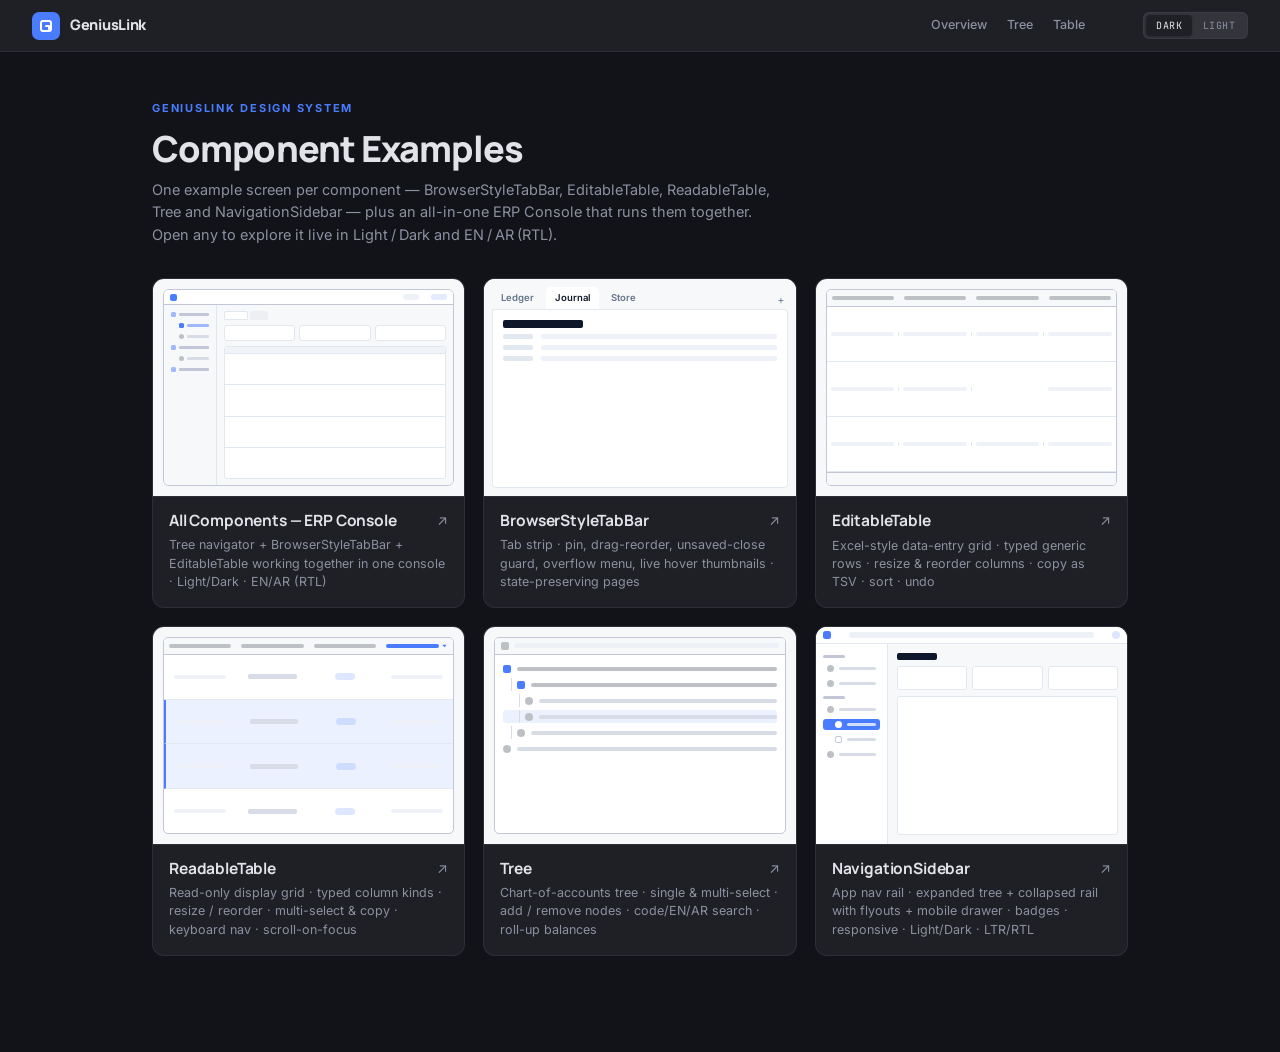
==== docs/index.html @ f140da7d "feat: update version to 2.3.0 and enhance navigation sidebar - Bump version in pubspec.lock and pubs" ====
<!DOCTYPE html>
<html lang="en" data-theme="dark">
<head>
<meta charset="UTF-8"/>
<meta name="viewport" content="width=device-width, initial-scale=1.0"/>
<title>GeniusLink Design System · Component Examples</title>
<link rel="preconnect" href="https://fonts.googleapis.com"/>
<link rel="preconnect" href="https://fonts.gstatic.com" crossorigin/>
<link href="https://fonts.googleapis.com/css2?family=Manrope:wght@500;600;700;800&family=Inter:wght@400;500;600;700&family=JetBrains+Mono:wght@400;500;700&display=swap" rel="stylesheet"/>
<style>
/* ── design tokens ── */
:root {
  --accent:#4A7CFF; --success:#1DB88A; --warning:#F97316; --danger:#EF4444;
  --bg:#111318; --surface:#1E2025; --input-bg:#33353A; --hover:#2F3540;
  --border:rgba(67,70,84,.4); --border-strong:#434654;
  --fg1:#E2E2E9; --fg2:#C3C6D7; --fg3:#8D90A0; --fg4:#44474E;
  --shadow-card:0 25px 50px -12px rgba(0,0,0,.38);
  --shadow-pop:0 12px 32px -8px rgba(0,0,0,.45);
  --font-d:'Manrope',system-ui,sans-serif;
  --font-b:'Inter',system-ui,sans-serif;
  --font-m:'JetBrains Mono',ui-monospace,monospace;
  --r-sm:4px; --r-md:6px; --r-lg:8px; --r-xl:12px;
  --dur:150ms; --dur-fast:100ms; --ease:cubic-bezier(.4,0,.2,1);
}
[data-theme="light"] {
  --bg:#F7F8FA; --surface:#FFFFFF; --input-bg:#F1F3F8; --hover:#EEF1F7;
  --border:#E2E8F0; --border-strong:#C2C6D6;
  --fg1:#0F172A; --fg2:#424754; --fg3:#64748B; --fg4:#C2C6D6;
  --shadow-card:0 1px 2px rgba(15,23,42,.05),0 8px 24px -8px rgba(15,23,42,.12);
}

*{box-sizing:border-box;margin:0;padding:0}
html{scroll-behavior:smooth}
body{
  background:var(--bg);
  color:var(--fg1);
  font-family:var(--font-b);
  font-size:14px;
  line-height:1.55;
  -webkit-font-smoothing:antialiased;
  min-height:100vh;
}

/* ── nav bar ── */
nav{
  position:sticky;top:0;z-index:100;
  display:flex;align-items:center;gap:14px;
  padding:0 32px;height:52px;
  background:var(--surface);
  border-bottom:1px solid var(--border);
}
.nav-logo{
  display:flex;align-items:center;gap:10px;
  text-decoration:none;color:inherit;flex-shrink:0;
}
.nav-mark{
  width:28px;height:28px;border-radius:7px;
  background:var(--accent);
  display:flex;align-items:center;justify-content:center;
}
.nav-mark svg{width:14px;height:14px;fill:none;stroke:#fff;stroke-width:2;stroke-linecap:round;stroke-linejoin:round}
.nav-brand{
  font-family:var(--font-d);font-weight:800;font-size:14.5px;
  letter-spacing:-.02em;color:var(--fg1);
}
.nav-links{
  display:flex;gap:20px;margin-left:auto;
  font-size:12.5px;color:var(--fg3);font-weight:500;
}
.nav-links a{color:inherit;text-decoration:none;transition:color var(--dur) var(--ease)}
.nav-links a:hover{color:var(--fg1)}
@media(max-width:620px){.nav-links{display:none}}
.nav-theme{
  display:flex;
  background:var(--input-bg);border:1px solid var(--border);
  border-radius:var(--r-md);padding:2px;gap:1px;margin-left:12px;
}
.nav-theme button{
  padding:4px 10px;border-radius:4px;
  font-family:var(--font-m);font-size:10px;letter-spacing:.04em;
  color:var(--fg3);background:transparent;border:none;cursor:pointer;
  transition:all var(--dur-fast) var(--ease);white-space:nowrap;
}
.nav-theme button.on{
  background:var(--surface);color:var(--fg1);
  box-shadow:0 1px 3px rgba(0,0,0,.25);
}

/* ── main ── */
main{max-width:1040px;margin:0 auto;padding:48px 32px 96px}

/* ── header ── */
.eyebrow{
  font-family:var(--font-b);font-weight:700;font-size:11px;
  letter-spacing:.16em;text-transform:uppercase;color:var(--accent);
}
h1{
  font-family:var(--font-d);font-weight:800;font-size:clamp(28px,5vw,36px);
  letter-spacing:-.025em;color:var(--fg1);
  margin-top:12px;line-height:1.1;
}
.lede{
  max-width:620px;font-size:14.5px;line-height:1.55;color:var(--fg3);margin-top:10px;
}

/* ── grid ── */
.grid{
  display:grid;
  grid-template-columns:repeat(3,1fr);
  gap:18px;margin-top:32px;
}
@media(max-width:760px){.grid{grid-template-columns:repeat(2,1fr)}}
@media(max-width:460px){.grid{grid-template-columns:1fr}}

/* ── card ── */
.card{
  display:flex;flex-direction:column;
  background:var(--surface);
  border:1px solid var(--border);
  border-radius:var(--r-xl);
  overflow:hidden;
  text-decoration:none;color:inherit;
  cursor:pointer;
  transition:transform var(--dur) var(--ease),
             border-color var(--dur) var(--ease),
             box-shadow var(--dur) var(--ease);
  aspect-ratio:.95;
}
.card:hover{transform:translateY(-3px);box-shadow:var(--shadow-card)}
.card.accent-blue:hover  {border-color:rgba(74,124,255,.5)}
.card.accent-green:hover {border-color:rgba(29,184,138,.5)}
.card.accent-orange:hover{border-color:rgba(249,115,22,.5)}

.card-thumb{flex:1;min-height:0;overflow:hidden}

.card-body{
  padding:14px 16px 16px;
  border-top:1px solid var(--border);
}
.card-head{display:flex;align-items:flex-start;gap:6px}
.card-title{
  flex:1;
  font-family:var(--font-d);font-weight:700;font-size:15.5px;
  letter-spacing:-.01em;color:var(--fg1);line-height:1.25;
}
.card-arrow{
  flex-shrink:0;margin-top:2px;
  color:var(--fg3);font-size:14px;line-height:1;
  transition:color var(--dur) var(--ease);
}
.card.accent-blue:hover  .card-arrow{color:#4A7CFF}
.card.accent-green:hover .card-arrow{color:#1DB88A}
.card.accent-orange:hover .card-arrow{color:#F97316}
.card-desc{
  margin-top:6px;font-size:12.5px;line-height:1.45;color:var(--fg3);
}

/* ══════════════════════════════════════════════════════════
   THUMBNAILS  — pure CSS, always in light-mode preview colors
   (faithful HTML recreation of Flutter thumbnail widgets)
   ══════════════════════════════════════════════════════════ */
.thumb{
  width:100%;height:100%;
  background:#F7F8FA;
  display:flex;flex-direction:column;
  overflow:hidden;
  font-size:0; /* suppress whitespace gaps */
}
.thumb *{box-sizing:border-box;font-size:0}

/* ── shared micro atoms ── */
.t-bar  {height:1px;background:#E2E8F0;flex-shrink:0}
.t-bar-s{height:1px;background:#C2C6D6;flex-shrink:0}
.t-row  {display:flex;align-items:center;flex-shrink:0}

/* ── ERP Console ── */
.thumb-erp{padding:10px}
.thumb-erp .t-card{
  flex:1;display:flex;flex-direction:column;
  background:#fff;border:1px solid #C2C6D6;border-radius:6px;overflow:hidden;
  min-height:0;
}
.thumb-erp .t-topbar{
  height:14px;background:#fff;
  display:flex;align-items:center;padding:0 6px;gap:4px;flex-shrink:0;
}
.thumb-erp .t-logo-dot{
  width:7px;height:7px;border-radius:2px;background:#4A7CFF;flex-shrink:0;
}
.thumb-erp .t-pill{
  height:6px;border-radius:3px;background:#EEF1F7;
}
.thumb-erp .t-pill-b{
  height:6px;border-radius:3px;background:rgba(74,124,255,.15);
}
.thumb-erp .t-body{flex:1;display:flex;min-height:0;overflow:hidden}
.thumb-erp .t-sidebar{
  width:52px;flex-shrink:0;background:#F7F8FA;padding:6px 7px;
  display:flex;flex-direction:column;gap:4px;overflow:hidden;
}
.thumb-erp .t-vbar{width:1px;background:#E2E8F0;flex-shrink:0}
.thumb-erp .t-workspace{
  flex:1;background:#F7F8FA;padding:6px 7px;
  display:flex;flex-direction:column;gap:5px;min-width:0;overflow:hidden;
}
.thumb-erp .t-tabs{display:flex;gap:2px;flex-shrink:0}
.thumb-erp .t-tab{
  height:9px;border-radius:2px 2px 0 0;
}
.thumb-erp .t-tab-a{width:24px;background:#fff;border:1px solid #E2E8F0}
.thumb-erp .t-tab-i{width:20px;background:#EDEFF3}
.thumb-erp .t-kpi{display:flex;gap:4px;flex-shrink:0}
.thumb-erp .t-kpi-c{
  flex:1;height:16px;background:#fff;
  border-radius:3px;border:1px solid #E2E8F0;
}
.thumb-erp .t-tbl{
  flex:1;background:#fff;border-radius:3px;border:1px solid #E2E8F0;
  display:flex;flex-direction:column;min-height:0;overflow:hidden;
}
.thumb-erp .t-tbl-head{
  height:7px;background:#F1F3F8;
  border-radius:3px 3px 0 0;border-bottom:1px solid #E2E8F0;
  flex-shrink:0;
}
.thumb-erp .t-tbl-row{flex:1;border-bottom:.5px solid #E2E8F0}

/* tree rows inside ERP sidebar */
.thumb-erp .tr{
  display:flex;align-items:center;gap:3px;flex-shrink:0;height:7px;
}
.thumb-erp .tr-dot{
  width:5px;height:5px;border-radius:1.5px;flex-shrink:0;
}
.thumb-erp .tr-dot-leaf{border-radius:2.5px}
.thumb-erp .tr-line{
  flex:1;height:3px;border-radius:1px;
}

/* ── BrowserStyleTabBar ── */
.thumb-tabs{}
.thumb-tabs .t-strip{
  background:#F7F8FA;padding:8px 8px 0;
  display:flex;align-items:flex-end;gap:3px;flex-shrink:0;
}
.thumb-tabs .t-tab{
  height:22px;padding:0 9px;
  display:flex;align-items:center;justify-content:center;
  border-radius:5px 5px 0 0;
  font-family:'Inter',sans-serif;font-size:9.5px;font-weight:600;
  color:#64748B;
}
.thumb-tabs .t-tab-a{background:#fff;font-size:9.5px;color:#0F172A}
.thumb-tabs .t-tab-i{background:transparent}
.thumb-tabs .t-plus{
  margin-left:auto;width:13px;height:13px;
  display:flex;align-items:center;justify-content:center;
  color:#64748B;font-size:12px;font-weight:300;padding-bottom:5px;
}
.thumb-tabs .t-panel{
  flex:1;background:#fff;margin:0 8px 8px;
  border-radius:0 4px 4px 4px;border:1px solid #E2E8F0;
  padding:10px;display:flex;flex-direction:column;gap:6px;overflow:hidden;
}
.thumb-tabs .t-panel-head{
  width:80px;height:8px;background:#0F172A;border-radius:2px;
}
.thumb-tabs .t-panel-row{
  display:flex;gap:8px;align-items:center;
}
.thumb-tabs .t-panel-row-key{
  width:30px;height:5px;background:#E2E8F0;border-radius:2px;flex-shrink:0;
}
.thumb-tabs .t-panel-row-val{
  flex:1;height:5px;background:#EEF1F7;border-radius:2px;
}

/* ── EditableTable ── */
.thumb-etable{padding:10px}
.thumb-etable .t-card{
  flex:1;display:flex;flex-direction:column;min-height:0;
  background:#fff;border:1px solid #C2C6D6;border-radius:5px;overflow:hidden;
}
.thumb-etable .t-head{
  height:16px;background:#F7F8FA;
  display:flex;align-items:center;gap:0;flex-shrink:0;
}
.thumb-etable .t-hcol{
  flex:1;display:flex;align-items:center;padding:0 5px;
}
.thumb-etable .t-hbar{
  flex:1;height:4px;background:#BDC1C6;border-radius:2px;
}
.thumb-etable .t-body{flex:1;display:flex;flex-direction:column;min-height:0}
.thumb-etable .t-row{flex:1;display:flex;border-bottom:.5px solid #E2E8F0}
.thumb-etable .t-cell{
  flex:1;border-right:.5px solid #E2E8F0;
  display:flex;align-items:center;justify-content:center;padding:0 4px;
}
.thumb-etable .t-cell:last-child{border-right:none}
.thumb-etable .t-cell-val{height:4px;width:100%;background:#EEF1F7;border-radius:2px}
.thumb-etable .t-cell-sel{
  background:rgba(74,124,255,.11);
  outline:1.5px solid #4A7CFF;outline-offset:-1.5px;
}
.thumb-etable .t-footer{
  height:13px;background:#F7F8FA;
  border-top:1.5px solid #C2C6D6;flex-shrink:0;
}

/* ── ReadableTable ── */
.thumb-rtable{padding:10px}
.thumb-rtable .t-card{
  flex:1;display:flex;flex-direction:column;min-height:0;
  background:#fff;border:1px solid #C2C6D6;border-radius:5px;overflow:hidden;
}
.thumb-rtable .t-head{
  height:16px;background:#F7F8FA;
  display:flex;align-items:center;flex-shrink:0;
}
.thumb-rtable .t-hcol{
  flex:1;display:flex;align-items:center;padding:0 5px;gap:2px;
}
.thumb-rtable .t-hbar{flex:1;height:4px;border-radius:2px}
.thumb-rtable .t-hbar-dim{background:#BDC1C6}
.thumb-rtable .t-hbar-accent{background:#4A7CFF}
.thumb-rtable .t-sort{
  width:7px;height:7px;color:#4A7CFF;
  background:url("data:image/svg+xml,%3Csvg viewBox='0 0 8 8' xmlns='http://www.w3.org/2000/svg'%3E%3Cpath d='M4 6L1.5 3h5z' fill='%234A7CFF'/%3E%3C/svg%3E") center/contain no-repeat;
}
.thumb-rtable .t-body{flex:1;display:flex;flex-direction:column;min-height:0}
.thumb-rtable .t-row{
  flex:1;display:flex;align-items:center;
  border-bottom:.5px solid #E2E8F0;
}
.thumb-rtable .t-row-sel{
  background:rgba(74,124,255,.11);
  border-left:2px solid #4A7CFF;
}
.thumb-rtable .t-cell{
  flex:1;display:flex;align-items:center;justify-content:center;padding:0 4px;
}
.thumb-rtable .t-cbar{height:4px;width:80%;border-radius:2px;background:#EEF1F7}
.thumb-rtable .t-cbar2{height:5px;width:75%;border-radius:2px;background:#D7DCE6}
.thumb-rtable .t-pill{
  width:20px;height:7px;border-radius:99px;
  background:rgba(74,124,255,.18);
}

/* ── Tree ── */
.thumb-tree{padding:10px}
.thumb-tree .t-card{
  flex:1;display:flex;flex-direction:column;min-height:0;
  background:#fff;border:1px solid #C2C6D6;border-radius:5px;overflow:hidden;
}
.thumb-tree .t-toolbar{
  height:16px;background:#F7F8FA;
  display:flex;align-items:center;gap:5px;
  padding:0 6px;flex-shrink:0;
}
.thumb-tree .t-tb-icon{
  width:8px;height:8px;background:#BDC1C6;border-radius:2px;flex-shrink:0;
}
.thumb-tree .t-search{
  flex:1;height:5px;background:#EEF1F7;border-radius:3px;
}
.thumb-tree .t-body{
  flex:1;padding:6px 8px;
  display:flex;flex-direction:column;gap:0;overflow:hidden;
}
.thumb-tree .t-tr{
  display:flex;align-items:center;
  height:13px;margin:1.5px 0;border-radius:3px;
  flex-shrink:0;
}
.thumb-tree .t-tr-sel{background:rgba(74,124,255,.11)}
.thumb-tree .t-guide{
  width:1px;height:13px;background:#D7DCE6;flex-shrink:0;margin-right:5px;
}
.thumb-tree .t-dot{
  width:8px;height:8px;border-radius:2px;flex-shrink:0;
}
.thumb-tree .t-dot-leaf{border-radius:4px}
.thumb-tree .t-dot-blue{background:#4A7CFF}
.thumb-tree .t-dot-gray{background:#BDC1C6}
.thumb-tree .t-label{
  flex:1;height:4px;border-radius:2px;margin-left:6px;
}
.thumb-tree .t-label-dark{background:#BDC1C6}
.thumb-tree .t-label-light{background:#D7DCE6}

/* ── NavigationSidebar ── */
.thumb-nav .t-appbar{
  height:16px;background:#fff;
  display:flex;align-items:center;gap:6px;
  padding:0 7px;flex-shrink:0;
}
.thumb-nav .t-nav-logo{
  width:8px;height:8px;background:#4A7CFF;border-radius:2.5px;flex-shrink:0;
}
.thumb-nav .t-search{
  flex:1;height:6px;background:#EEF1F7;border-radius:3px;
}
.thumb-nav .t-avatar{
  width:8px;height:8px;background:rgba(74,124,255,.18);border-radius:50%;flex-shrink:0;
}
.thumb-nav .t-content{flex:1;display:flex;min-height:0;overflow:hidden}
.thumb-nav .t-sidebar{
  width:72px;flex-shrink:0;background:#fff;
  padding:8px 7px;border-right:1px solid #E2E8F0;
  display:flex;flex-direction:column;gap:0;overflow:hidden;
}
.thumb-nav .t-eyebrow{
  width:22px;height:3px;background:#C2C6D6;border-radius:1.5px;
  margin:3px 0 5px;flex-shrink:0;
}
.thumb-nav .t-nrow{
  height:11px;border-radius:3px;
  display:flex;align-items:center;
  padding:0 4px;gap:5px;margin-bottom:4px;flex-shrink:0;
}
.thumb-nav .t-nrow-sel{background:#4A7CFF}
.thumb-nav .t-nicon{
  width:7px;height:7px;border-radius:3.5px;flex-shrink:0;background:#BDC1C6;
}
.thumb-nav .t-nicon-sel{background:#fff}
.thumb-nav .t-nicon-box{
  background:transparent;
  border:1px solid #C2C6D6;border-radius:2px;
}
.thumb-nav .t-ntext{
  flex:1;height:3px;border-radius:1.5px;background:#D7DCE6;
}
.thumb-nav .t-ntext-sel{background:#fff;opacity:.75}
.thumb-nav .t-page{
  flex:1;background:#F7F8FA;padding:9px;
  display:flex;flex-direction:column;gap:6px;overflow:hidden;
}
.thumb-nav .t-page-title{
  width:40px;height:7px;background:#0F172A;border-radius:2px;flex-shrink:0;
}
.thumb-nav .t-kpi{display:flex;gap:5px;flex-shrink:0}
.thumb-nav .t-kpi-c{
  flex:1;height:24px;background:#fff;
  border-radius:3px;border:1px solid #E2E8F0;
}
.thumb-nav .t-content-box{
  flex:1;background:#fff;border-radius:3px;border:1px solid #E2E8F0;min-height:0;
}
</style>
</head>
<body>

<!-- ══════════ NAV ══════════ -->
<nav>
  <a class="nav-logo" href="index.html">
    <div class="nav-mark">
      <!-- G lettermark as simple SVG lines -->
      <svg viewBox="0 0 14 14">
        <rect x="2" y="2" width="10" height="10" rx="2" fill="none" stroke="#fff" stroke-width="2"/>
        <path d="M7 7h3v3" fill="none" stroke="#fff" stroke-width="2" stroke-linecap="round"/>
      </svg>
    </div>
    <span class="nav-brand">GeniusLink</span>
  </a>

  <nav class="nav-links">
    <a href="showcase.html">Overview</a>
    <a href="components-tree.html">Tree</a>
    <a href="components-table.html">Table</a>
  </nav>

  <div class="nav-theme" role="group" aria-label="Theme">
    <button id="btn-dark"  class="on" onclick="setTheme('dark')">DARK</button>
    <button id="btn-light"           onclick="setTheme('light')">LIGHT</button>
  </div>
</nav>

<!-- ══════════ MAIN ══════════ -->
<main>

  <!-- header -->
  <p class="eyebrow">GeniusLink Design System</p>
  <h1>Component Examples</h1>
  <p class="lede">
    One example screen per component — BrowserStyleTabBar, EditableTable,
    ReadableTable, Tree and NavigationSidebar — plus an all-in-one ERP Console
    that runs them together. Open any to explore it live in Light&thinsp;/&thinsp;Dark and EN&thinsp;/&thinsp;AR&thinsp;(RTL).
  </p>

  <!-- grid -->
  <div class="grid">

    <!-- ① ERP Console -->
    <a class="card accent-blue" href="showcase.html">
      <div class="card-thumb">
        <div class="thumb thumb-erp">
          <div class="t-card">
            <!-- top bar -->
            <div class="t-topbar">
              <div class="t-logo-dot"></div>
              <div style="flex:1"></div>
              <div class="t-pill" style="width:16px"></div>
              <div style="width:4px"></div>
              <div class="t-pill-b" style="width:16px"></div>
            </div>
            <div class="t-bar-s"></div>
            <!-- body -->
            <div class="t-body">
              <!-- sidebar -->
              <div class="t-sidebar">
                <div class="tr"><div class="tr-dot" style="background:#4A7CFF80"></div><div class="tr-line" style="background:#C2C6D6"></div></div>
                <div class="tr" style="padding-left:8px"><div class="tr-dot" style="background:#4A7CFF"></div><div class="tr-line" style="background:#4A7CFF80"></div></div>
                <div class="tr" style="padding-left:8px"><div class="tr-dot tr-dot-leaf" style="background:#BDC1C6"></div><div class="tr-line" style="background:#D7DCE6"></div></div>
                <div class="tr"><div class="tr-dot" style="background:#4A7CFF80"></div><div class="tr-line" style="background:#C2C6D6"></div></div>
                <div class="tr" style="padding-left:8px"><div class="tr-dot tr-dot-leaf" style="background:#BDC1C6"></div><div class="tr-line" style="background:#D7DCE6"></div></div>
                <div class="tr"><div class="tr-dot" style="background:#4A7CFF80"></div><div class="tr-line" style="background:#C2C6D6"></div></div>
              </div>
              <div class="t-vbar"></div>
              <!-- workspace -->
              <div class="t-workspace">
                <div class="t-tabs">
                  <div class="t-tab t-tab-a"></div>
                  <div class="t-tab t-tab-i" style="width:18px"></div>
                  <div class="t-plus">+</div>
                </div>
                <div class="t-kpi">
                  <div class="t-kpi-c"></div>
                  <div class="t-kpi-c"></div>
                  <div class="t-kpi-c"></div>
                </div>
                <div class="t-tbl">
                  <div class="t-tbl-head"></div>
                  <div class="t-tbl-row"></div>
                  <div class="t-tbl-row"></div>
                  <div class="t-tbl-row"></div>
                  <div class="t-tbl-row" style="border-bottom:none"></div>
                </div>
              </div>
            </div>
          </div>
        </div>
      </div>
      <div class="card-body">
        <div class="card-head">
          <span class="card-title">All Components — ERP Console</span>
          <span class="card-arrow">↗</span>
        </div>
        <p class="card-desc">Tree navigator + BrowserStyleTabBar + EditableTable working together in one console · Light/Dark · EN/AR (RTL)</p>
      </div>
    </a>

    <!-- ② BrowserStyleTabBar -->
    <a class="card accent-blue" href="showcase.html">
      <div class="card-thumb">
        <div class="thumb thumb-tabs">
          <!-- tab strip -->
          <div class="t-strip">
            <div class="t-tab t-tab-i">Ledger</div>
            <div class="t-tab t-tab-a">Journal</div>
            <div class="t-tab t-tab-i">Store</div>
            <div class="t-plus">+</div>
          </div>
          <!-- panel -->
          <div class="t-panel">
            <div class="t-panel-head"></div>
            <div class="t-panel-row"><div class="t-panel-row-key"></div><div class="t-panel-row-val"></div></div>
            <div class="t-panel-row"><div class="t-panel-row-key"></div><div class="t-panel-row-val"></div></div>
            <div class="t-panel-row"><div class="t-panel-row-key"></div><div class="t-panel-row-val"></div></div>
          </div>
        </div>
      </div>
      <div class="card-body">
        <div class="card-head">
          <span class="card-title">BrowserStyleTabBar</span>
          <span class="card-arrow">↗</span>
        </div>
        <p class="card-desc">Tab strip · pin, drag-reorder, unsaved-close guard, overflow menu, live hover thumbnails · state-preserving pages</p>
      </div>
    </a>

    <!-- ③ EditableTable -->
    <a class="card accent-green" href="components-table.html">
      <div class="card-thumb">
        <div class="thumb thumb-etable">
          <div class="t-card">
            <div class="t-head">
              <div class="t-hcol"><div class="t-hbar"></div></div>
              <div class="t-hcol"><div class="t-hbar"></div></div>
              <div class="t-hcol"><div class="t-hbar"></div></div>
              <div class="t-hcol"><div class="t-hbar"></div></div>
            </div>
            <div class="t-bar-s"></div>
            <div class="t-body">
              <!-- row 0 -->
              <div class="t-row">
                <div class="t-cell"><div class="t-cell-val"></div></div>
                <div class="t-cell"><div class="t-cell-val"></div></div>
                <div class="t-cell"><div class="t-cell-val"></div></div>
                <div class="t-cell"><div class="t-cell-val"></div></div>
              </div>
              <!-- row 1 — cell [1][2] selected -->
              <div class="t-row">
                <div class="t-cell"><div class="t-cell-val"></div></div>
                <div class="t-cell"><div class="t-cell-val"></div></div>
                <div class="t-cell t-cell-sel"></div>
                <div class="t-cell"><div class="t-cell-val"></div></div>
              </div>
              <!-- row 2 -->
              <div class="t-row">
                <div class="t-cell"><div class="t-cell-val"></div></div>
                <div class="t-cell"><div class="t-cell-val"></div></div>
                <div class="t-cell"><div class="t-cell-val"></div></div>
                <div class="t-cell"><div class="t-cell-val"></div></div>
              </div>
            </div>
            <div class="t-footer"></div>
          </div>
        </div>
      </div>
      <div class="card-body">
        <div class="card-head">
          <span class="card-title">EditableTable</span>
          <span class="card-arrow">↗</span>
        </div>
        <p class="card-desc">Excel-style data-entry grid · typed generic rows · resize &amp; reorder columns · copy as TSV · sort · undo</p>
      </div>
    </a>

    <!-- ④ ReadableTable -->
    <a class="card accent-blue" href="components-table.html">
      <div class="card-thumb">
        <div class="thumb thumb-rtable">
          <div class="t-card">
            <div class="t-head">
              <div class="t-hcol"><div class="t-hbar t-hbar-dim"></div></div>
              <div class="t-hcol"><div class="t-hbar t-hbar-dim"></div></div>
              <div class="t-hcol"><div class="t-hbar t-hbar-dim"></div></div>
              <div class="t-hcol"><div class="t-hbar t-hbar-accent"></div><div class="t-sort"></div></div>
            </div>
            <div class="t-bar-s"></div>
            <div class="t-body">
              <!-- row 0 plain -->
              <div class="t-row">
                <div class="t-cell"><div class="t-cbar"></div></div>
                <div class="t-cell"><div class="t-cbar2"></div></div>
                <div class="t-cell"><div class="t-pill"></div></div>
                <div class="t-cell"><div class="t-cbar"></div></div>
              </div>
              <!-- rows 1–2 selected -->
              <div class="t-row t-row-sel">
                <div class="t-cell"><div class="t-cbar"></div></div>
                <div class="t-cell"><div class="t-cbar2"></div></div>
                <div class="t-cell"><div class="t-pill"></div></div>
                <div class="t-cell"><div class="t-cbar"></div></div>
              </div>
              <div class="t-row t-row-sel">
                <div class="t-cell"><div class="t-cbar"></div></div>
                <div class="t-cell"><div class="t-cbar2"></div></div>
                <div class="t-cell"><div class="t-pill"></div></div>
                <div class="t-cell"><div class="t-cbar"></div></div>
              </div>
              <!-- row 3 plain -->
              <div class="t-row" style="border-bottom:none">
                <div class="t-cell"><div class="t-cbar"></div></div>
                <div class="t-cell"><div class="t-cbar2"></div></div>
                <div class="t-cell"><div class="t-pill"></div></div>
                <div class="t-cell"><div class="t-cbar"></div></div>
              </div>
            </div>
          </div>
        </div>
      </div>
      <div class="card-body">
        <div class="card-head">
          <span class="card-title">ReadableTable</span>
          <span class="card-arrow">↗</span>
        </div>
        <p class="card-desc">Read-only display grid · typed column kinds · resize / reorder · multi-select &amp; copy · keyboard nav · scroll-on-focus</p>
      </div>
    </a>

    <!-- ⑤ Tree -->
    <a class="card accent-blue" href="components-tree.html">
      <div class="card-thumb">
        <div class="thumb thumb-tree">
          <div class="t-card">
            <div class="t-toolbar">
              <div class="t-tb-icon"></div>
              <div class="t-search"></div>
            </div>
            <div class="t-bar-s"></div>
            <div class="t-body">
              <!-- depth 0 folder -->
              <div class="t-tr">
                <div class="t-dot t-dot-blue"></div>
                <div class="t-label t-label-dark"></div>
              </div>
              <!-- depth 1 folder -->
              <div class="t-tr" style="padding-left:8px">
                <div class="t-guide"></div>
                <div class="t-dot t-dot-blue"></div>
                <div class="t-label t-label-dark"></div>
              </div>
              <!-- depth 2 leaf -->
              <div class="t-tr" style="padding-left:16px">
                <div class="t-guide"></div>
                <div class="t-dot t-dot-leaf t-dot-gray"></div>
                <div class="t-label t-label-light"></div>
              </div>
              <!-- depth 2 leaf SELECTED -->
              <div class="t-tr t-tr-sel" style="padding-left:16px">
                <div class="t-guide"></div>
                <div class="t-dot t-dot-leaf t-dot-gray"></div>
                <div class="t-label t-label-light"></div>
              </div>
              <!-- depth 1 leaf -->
              <div class="t-tr" style="padding-left:8px">
                <div class="t-guide"></div>
                <div class="t-dot t-dot-leaf t-dot-gray"></div>
                <div class="t-label t-label-light"></div>
              </div>
              <!-- depth 0 leaf -->
              <div class="t-tr">
                <div class="t-dot t-dot-leaf t-dot-gray"></div>
                <div class="t-label t-label-light"></div>
              </div>
            </div>
          </div>
        </div>
      </div>
      <div class="card-body">
        <div class="card-head">
          <span class="card-title">Tree</span>
          <span class="card-arrow">↗</span>
        </div>
        <p class="card-desc">Chart-of-accounts tree · single &amp; multi-select · add / remove nodes · code/EN/AR search · roll-up balances</p>
      </div>
    </a>

    <!-- ⑥ NavigationSidebar -->
    <a class="card accent-blue" href="showcase.html">
      <div class="card-thumb">
        <div class="thumb thumb-nav">
          <!-- app bar -->
          <div class="t-appbar">
            <div class="t-nav-logo"></div>
            <div style="width:6px"></div>
            <div class="t-search"></div>
            <div style="width:6px"></div>
            <div class="t-avatar"></div>
          </div>
          <div class="t-bar"></div>
          <!-- content -->
          <div class="t-content">
            <!-- sidebar -->
            <div class="t-sidebar">
              <div class="t-eyebrow"></div>
              <div class="t-nrow"><div class="t-nicon"></div><div class="t-ntext"></div></div>
              <div class="t-nrow"><div class="t-nicon"></div><div class="t-ntext"></div></div>
              <div class="t-eyebrow"></div>
              <div class="t-nrow"><div class="t-nicon"></div><div class="t-ntext"></div></div>
              <!-- selected row -->
              <div class="t-nrow t-nrow-sel" style="padding-left:12px">
                <div class="t-nicon t-nicon-sel"></div>
                <div class="t-ntext t-ntext-sel"></div>
              </div>
              <!-- box icon row -->
              <div class="t-nrow" style="padding-left:12px">
                <div class="t-nicon t-nicon-box"></div>
                <div class="t-ntext"></div>
              </div>
              <div class="t-nrow"><div class="t-nicon"></div><div class="t-ntext"></div></div>
            </div>
            <!-- page -->
            <div class="t-page">
              <div class="t-page-title"></div>
              <div class="t-kpi">
                <div class="t-kpi-c"></div>
                <div class="t-kpi-c"></div>
                <div class="t-kpi-c"></div>
              </div>
              <div class="t-content-box"></div>
            </div>
          </div>
        </div>
      </div>
      <div class="card-body">
        <div class="card-head">
          <span class="card-title">NavigationSidebar</span>
          <span class="card-arrow">↗</span>
        </div>
        <p class="card-desc">App nav rail · expanded tree + collapsed rail with flyouts + mobile drawer · badges · responsive · Light/Dark · LTR/RTL</p>
      </div>
    </a>

  </div><!-- /grid -->
</main>

<script>
function setTheme(t) {
  document.documentElement.dataset.theme = t;
  document.getElementById('btn-dark').className  = t === 'dark'  ? 'on' : '';
  document.getElementById('btn-light').className = t === 'light' ? 'on' : '';
}
// persist across page loads
(function(){
  var saved = localStorage.getItem('gl-theme') || 'dark';
  setTheme(saved);
  document.addEventListener('click', function(e){
    var b = e.target.closest('[id^="btn-"]');
    if(b) {
      var t = b.id === 'btn-light' ? 'light' : 'dark';
      setTheme(t);
      localStorage.setItem('gl-theme', t);
    }
  });
})();
</script>
</body>
</html>
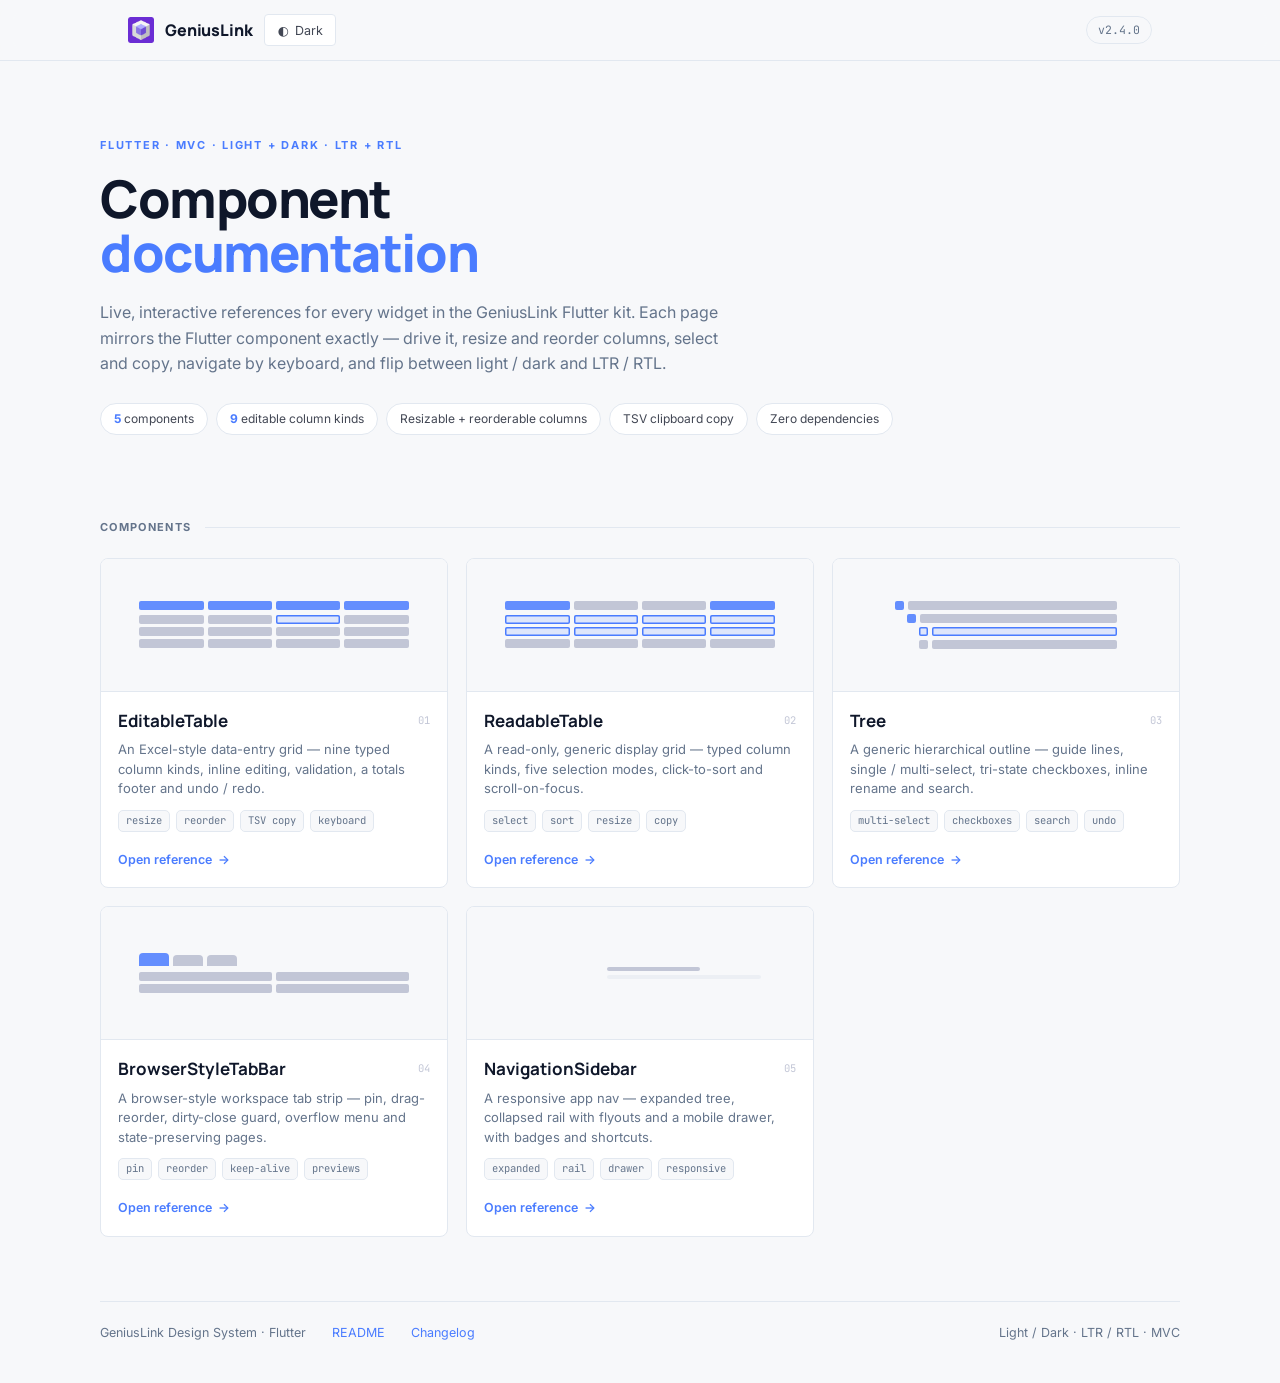
==== commit 60f5b570: "feat: add generic editable table component - Introduced `EditableTable<T>` for a strongly-typed, Exc" ====
--- a/docs/index.html
+++ b/docs/index.html
@@ -1,821 +1,306 @@
 <!DOCTYPE html>
-<html lang="en" data-theme="dark">
+<html lang="en">
 <head>
-<meta charset="UTF-8"/>
-<meta name="viewport" content="width=device-width, initial-scale=1.0"/>
-<title>GeniusLink Design System · Component Examples</title>
-<link rel="preconnect" href="https://fonts.googleapis.com"/>
-<link rel="preconnect" href="https://fonts.gstatic.com" crossorigin/>
-<link href="https://fonts.googleapis.com/css2?family=Manrope:wght@500;600;700;800&family=Inter:wght@400;500;600;700&family=JetBrains+Mono:wght@400;500;700&display=swap" rel="stylesheet"/>
+<meta charset="UTF-8" />
+<title>GeniusLink Design System — Components</title>
+<meta name="viewport" content="width=device-width, initial-scale=1" />
+<link rel="stylesheet" href="tokens.css" />
 <style>
-/* ── design tokens ── */
-:root {
-  --accent:#4A7CFF; --success:#1DB88A; --warning:#F97316; --danger:#EF4444;
-  --bg:#111318; --surface:#1E2025; --input-bg:#33353A; --hover:#2F3540;
-  --border:rgba(67,70,84,.4); --border-strong:#434654;
-  --fg1:#E2E2E9; --fg2:#C3C6D7; --fg3:#8D90A0; --fg4:#44474E;
-  --shadow-card:0 25px 50px -12px rgba(0,0,0,.38);
-  --shadow-pop:0 12px 32px -8px rgba(0,0,0,.45);
-  --font-d:'Manrope',system-ui,sans-serif;
-  --font-b:'Inter',system-ui,sans-serif;
-  --font-m:'JetBrains Mono',ui-monospace,monospace;
-  --r-sm:4px; --r-md:6px; --r-lg:8px; --r-xl:12px;
-  --dur:150ms; --dur-fast:100ms; --ease:cubic-bezier(.4,0,.2,1);
-}
-[data-theme="light"] {
-  --bg:#F7F8FA; --surface:#FFFFFF; --input-bg:#F1F3F8; --hover:#EEF1F7;
-  --border:#E2E8F0; --border-strong:#C2C6D6;
-  --fg1:#0F172A; --fg2:#424754; --fg3:#64748B; --fg4:#C2C6D6;
-  --shadow-card:0 1px 2px rgba(15,23,42,.05),0 8px 24px -8px rgba(15,23,42,.12);
-}
-
-*{box-sizing:border-box;margin:0;padding:0}
-html{scroll-behavior:smooth}
-body{
-  background:var(--bg);
-  color:var(--fg1);
-  font-family:var(--font-b);
-  font-size:14px;
-  line-height:1.55;
-  -webkit-font-smoothing:antialiased;
-  min-height:100vh;
-}
-
-/* ── nav bar ── */
-nav{
-  position:sticky;top:0;z-index:100;
-  display:flex;align-items:center;gap:14px;
-  padding:0 32px;height:52px;
-  background:var(--surface);
-  border-bottom:1px solid var(--border);
-}
-.nav-logo{
-  display:flex;align-items:center;gap:10px;
-  text-decoration:none;color:inherit;flex-shrink:0;
-}
-.nav-mark{
-  width:28px;height:28px;border-radius:7px;
-  background:var(--accent);
-  display:flex;align-items:center;justify-content:center;
-}
-.nav-mark svg{width:14px;height:14px;fill:none;stroke:#fff;stroke-width:2;stroke-linecap:round;stroke-linejoin:round}
-.nav-brand{
-  font-family:var(--font-d);font-weight:800;font-size:14.5px;
-  letter-spacing:-.02em;color:var(--fg1);
-}
-.nav-links{
-  display:flex;gap:20px;margin-left:auto;
-  font-size:12.5px;color:var(--fg3);font-weight:500;
-}
-.nav-links a{color:inherit;text-decoration:none;transition:color var(--dur) var(--ease)}
-.nav-links a:hover{color:var(--fg1)}
-@media(max-width:620px){.nav-links{display:none}}
-.nav-theme{
-  display:flex;
-  background:var(--input-bg);border:1px solid var(--border);
-  border-radius:var(--r-md);padding:2px;gap:1px;margin-left:12px;
-}
-.nav-theme button{
-  padding:4px 10px;border-radius:4px;
-  font-family:var(--font-m);font-size:10px;letter-spacing:.04em;
-  color:var(--fg3);background:transparent;border:none;cursor:pointer;
-  transition:all var(--dur-fast) var(--ease);white-space:nowrap;
-}
-.nav-theme button.on{
-  background:var(--surface);color:var(--fg1);
-  box-shadow:0 1px 3px rgba(0,0,0,.25);
-}
-
-/* ── main ── */
-main{max-width:1040px;margin:0 auto;padding:48px 32px 96px}
-
-/* ── header ── */
-.eyebrow{
-  font-family:var(--font-b);font-weight:700;font-size:11px;
-  letter-spacing:.16em;text-transform:uppercase;color:var(--accent);
-}
-h1{
-  font-family:var(--font-d);font-weight:800;font-size:clamp(28px,5vw,36px);
-  letter-spacing:-.025em;color:var(--fg1);
-  margin-top:12px;line-height:1.1;
-}
-.lede{
-  max-width:620px;font-size:14.5px;line-height:1.55;color:var(--fg3);margin-top:10px;
-}
-
-/* ── grid ── */
-.grid{
-  display:grid;
-  grid-template-columns:repeat(3,1fr);
-  gap:18px;margin-top:32px;
-}
-@media(max-width:760px){.grid{grid-template-columns:repeat(2,1fr)}}
-@media(max-width:460px){.grid{grid-template-columns:1fr}}
-
-/* ── card ── */
-.card{
-  display:flex;flex-direction:column;
-  background:var(--surface);
-  border:1px solid var(--border);
-  border-radius:var(--r-xl);
-  overflow:hidden;
-  text-decoration:none;color:inherit;
-  cursor:pointer;
-  transition:transform var(--dur) var(--ease),
-             border-color var(--dur) var(--ease),
-             box-shadow var(--dur) var(--ease);
-  aspect-ratio:.95;
-}
-.card:hover{transform:translateY(-3px);box-shadow:var(--shadow-card)}
-.card.accent-blue:hover  {border-color:rgba(74,124,255,.5)}
-.card.accent-green:hover {border-color:rgba(29,184,138,.5)}
-.card.accent-orange:hover{border-color:rgba(249,115,22,.5)}
-
-.card-thumb{flex:1;min-height:0;overflow:hidden}
-
-.card-body{
-  padding:14px 16px 16px;
-  border-top:1px solid var(--border);
-}
-.card-head{display:flex;align-items:flex-start;gap:6px}
-.card-title{
-  flex:1;
-  font-family:var(--font-d);font-weight:700;font-size:15.5px;
-  letter-spacing:-.01em;color:var(--fg1);line-height:1.25;
-}
-.card-arrow{
-  flex-shrink:0;margin-top:2px;
-  color:var(--fg3);font-size:14px;line-height:1;
-  transition:color var(--dur) var(--ease);
-}
-.card.accent-blue:hover  .card-arrow{color:#4A7CFF}
-.card.accent-green:hover .card-arrow{color:#1DB88A}
-.card.accent-orange:hover .card-arrow{color:#F97316}
-.card-desc{
-  margin-top:6px;font-size:12.5px;line-height:1.45;color:var(--fg3);
-}
-
-/* ══════════════════════════════════════════════════════════
-   THUMBNAILS  — pure CSS, always in light-mode preview colors
-   (faithful HTML recreation of Flutter thumbnail widgets)
-   ══════════════════════════════════════════════════════════ */
-.thumb{
-  width:100%;height:100%;
-  background:#F7F8FA;
-  display:flex;flex-direction:column;
-  overflow:hidden;
-  font-size:0; /* suppress whitespace gaps */
-}
-.thumb *{box-sizing:border-box;font-size:0}
-
-/* ── shared micro atoms ── */
-.t-bar  {height:1px;background:#E2E8F0;flex-shrink:0}
-.t-bar-s{height:1px;background:#C2C6D6;flex-shrink:0}
-.t-row  {display:flex;align-items:center;flex-shrink:0}
-
-/* ── ERP Console ── */
-.thumb-erp{padding:10px}
-.thumb-erp .t-card{
-  flex:1;display:flex;flex-direction:column;
-  background:#fff;border:1px solid #C2C6D6;border-radius:6px;overflow:hidden;
-  min-height:0;
-}
-.thumb-erp .t-topbar{
-  height:14px;background:#fff;
-  display:flex;align-items:center;padding:0 6px;gap:4px;flex-shrink:0;
-}
-.thumb-erp .t-logo-dot{
-  width:7px;height:7px;border-radius:2px;background:#4A7CFF;flex-shrink:0;
-}
-.thumb-erp .t-pill{
-  height:6px;border-radius:3px;background:#EEF1F7;
-}
-.thumb-erp .t-pill-b{
-  height:6px;border-radius:3px;background:rgba(74,124,255,.15);
-}
-.thumb-erp .t-body{flex:1;display:flex;min-height:0;overflow:hidden}
-.thumb-erp .t-sidebar{
-  width:52px;flex-shrink:0;background:#F7F8FA;padding:6px 7px;
-  display:flex;flex-direction:column;gap:4px;overflow:hidden;
-}
-.thumb-erp .t-vbar{width:1px;background:#E2E8F0;flex-shrink:0}
-.thumb-erp .t-workspace{
-  flex:1;background:#F7F8FA;padding:6px 7px;
-  display:flex;flex-direction:column;gap:5px;min-width:0;overflow:hidden;
-}
-.thumb-erp .t-tabs{display:flex;gap:2px;flex-shrink:0}
-.thumb-erp .t-tab{
-  height:9px;border-radius:2px 2px 0 0;
-}
-.thumb-erp .t-tab-a{width:24px;background:#fff;border:1px solid #E2E8F0}
-.thumb-erp .t-tab-i{width:20px;background:#EDEFF3}
-.thumb-erp .t-kpi{display:flex;gap:4px;flex-shrink:0}
-.thumb-erp .t-kpi-c{
-  flex:1;height:16px;background:#fff;
-  border-radius:3px;border:1px solid #E2E8F0;
-}
-.thumb-erp .t-tbl{
-  flex:1;background:#fff;border-radius:3px;border:1px solid #E2E8F0;
-  display:flex;flex-direction:column;min-height:0;overflow:hidden;
-}
-.thumb-erp .t-tbl-head{
-  height:7px;background:#F1F3F8;
-  border-radius:3px 3px 0 0;border-bottom:1px solid #E2E8F0;
-  flex-shrink:0;
-}
-.thumb-erp .t-tbl-row{flex:1;border-bottom:.5px solid #E2E8F0}
-
-/* tree rows inside ERP sidebar */
-.thumb-erp .tr{
-  display:flex;align-items:center;gap:3px;flex-shrink:0;height:7px;
-}
-.thumb-erp .tr-dot{
-  width:5px;height:5px;border-radius:1.5px;flex-shrink:0;
-}
-.thumb-erp .tr-dot-leaf{border-radius:2.5px}
-.thumb-erp .tr-line{
-  flex:1;height:3px;border-radius:1px;
-}
-
-/* ── BrowserStyleTabBar ── */
-.thumb-tabs{}
-.thumb-tabs .t-strip{
-  background:#F7F8FA;padding:8px 8px 0;
-  display:flex;align-items:flex-end;gap:3px;flex-shrink:0;
-}
-.thumb-tabs .t-tab{
-  height:22px;padding:0 9px;
-  display:flex;align-items:center;justify-content:center;
-  border-radius:5px 5px 0 0;
-  font-family:'Inter',sans-serif;font-size:9.5px;font-weight:600;
-  color:#64748B;
-}
-.thumb-tabs .t-tab-a{background:#fff;font-size:9.5px;color:#0F172A}
-.thumb-tabs .t-tab-i{background:transparent}
-.thumb-tabs .t-plus{
-  margin-left:auto;width:13px;height:13px;
-  display:flex;align-items:center;justify-content:center;
-  color:#64748B;font-size:12px;font-weight:300;padding-bottom:5px;
-}
-.thumb-tabs .t-panel{
-  flex:1;background:#fff;margin:0 8px 8px;
-  border-radius:0 4px 4px 4px;border:1px solid #E2E8F0;
-  padding:10px;display:flex;flex-direction:column;gap:6px;overflow:hidden;
-}
-.thumb-tabs .t-panel-head{
-  width:80px;height:8px;background:#0F172A;border-radius:2px;
-}
-.thumb-tabs .t-panel-row{
-  display:flex;gap:8px;align-items:center;
-}
-.thumb-tabs .t-panel-row-key{
-  width:30px;height:5px;background:#E2E8F0;border-radius:2px;flex-shrink:0;
-}
-.thumb-tabs .t-panel-row-val{
-  flex:1;height:5px;background:#EEF1F7;border-radius:2px;
-}
-
-/* ── EditableTable ── */
-.thumb-etable{padding:10px}
-.thumb-etable .t-card{
-  flex:1;display:flex;flex-direction:column;min-height:0;
-  background:#fff;border:1px solid #C2C6D6;border-radius:5px;overflow:hidden;
-}
-.thumb-etable .t-head{
-  height:16px;background:#F7F8FA;
-  display:flex;align-items:center;gap:0;flex-shrink:0;
-}
-.thumb-etable .t-hcol{
-  flex:1;display:flex;align-items:center;padding:0 5px;
-}
-.thumb-etable .t-hbar{
-  flex:1;height:4px;background:#BDC1C6;border-radius:2px;
-}
-.thumb-etable .t-body{flex:1;display:flex;flex-direction:column;min-height:0}
-.thumb-etable .t-row{flex:1;display:flex;border-bottom:.5px solid #E2E8F0}
-.thumb-etable .t-cell{
-  flex:1;border-right:.5px solid #E2E8F0;
-  display:flex;align-items:center;justify-content:center;padding:0 4px;
-}
-.thumb-etable .t-cell:last-child{border-right:none}
-.thumb-etable .t-cell-val{height:4px;width:100%;background:#EEF1F7;border-radius:2px}
-.thumb-etable .t-cell-sel{
-  background:rgba(74,124,255,.11);
-  outline:1.5px solid #4A7CFF;outline-offset:-1.5px;
-}
-.thumb-etable .t-footer{
-  height:13px;background:#F7F8FA;
-  border-top:1.5px solid #C2C6D6;flex-shrink:0;
-}
-
-/* ── ReadableTable ── */
-.thumb-rtable{padding:10px}
-.thumb-rtable .t-card{
-  flex:1;display:flex;flex-direction:column;min-height:0;
-  background:#fff;border:1px solid #C2C6D6;border-radius:5px;overflow:hidden;
-}
-.thumb-rtable .t-head{
-  height:16px;background:#F7F8FA;
-  display:flex;align-items:center;flex-shrink:0;
-}
-.thumb-rtable .t-hcol{
-  flex:1;display:flex;align-items:center;padding:0 5px;gap:2px;
-}
-.thumb-rtable .t-hbar{flex:1;height:4px;border-radius:2px}
-.thumb-rtable .t-hbar-dim{background:#BDC1C6}
-.thumb-rtable .t-hbar-accent{background:#4A7CFF}
-.thumb-rtable .t-sort{
-  width:7px;height:7px;color:#4A7CFF;
-  background:url("data:image/svg+xml,%3Csvg viewBox='0 0 8 8' xmlns='http://www.w3.org/2000/svg'%3E%3Cpath d='M4 6L1.5 3h5z' fill='%234A7CFF'/%3E%3C/svg%3E") center/contain no-repeat;
-}
-.thumb-rtable .t-body{flex:1;display:flex;flex-direction:column;min-height:0}
-.thumb-rtable .t-row{
-  flex:1;display:flex;align-items:center;
-  border-bottom:.5px solid #E2E8F0;
-}
-.thumb-rtable .t-row-sel{
-  background:rgba(74,124,255,.11);
-  border-left:2px solid #4A7CFF;
-}
-.thumb-rtable .t-cell{
-  flex:1;display:flex;align-items:center;justify-content:center;padding:0 4px;
-}
-.thumb-rtable .t-cbar{height:4px;width:80%;border-radius:2px;background:#EEF1F7}
-.thumb-rtable .t-cbar2{height:5px;width:75%;border-radius:2px;background:#D7DCE6}
-.thumb-rtable .t-pill{
-  width:20px;height:7px;border-radius:99px;
-  background:rgba(74,124,255,.18);
-}
-
-/* ── Tree ── */
-.thumb-tree{padding:10px}
-.thumb-tree .t-card{
-  flex:1;display:flex;flex-direction:column;min-height:0;
-  background:#fff;border:1px solid #C2C6D6;border-radius:5px;overflow:hidden;
-}
-.thumb-tree .t-toolbar{
-  height:16px;background:#F7F8FA;
-  display:flex;align-items:center;gap:5px;
-  padding:0 6px;flex-shrink:0;
-}
-.thumb-tree .t-tb-icon{
-  width:8px;height:8px;background:#BDC1C6;border-radius:2px;flex-shrink:0;
-}
-.thumb-tree .t-search{
-  flex:1;height:5px;background:#EEF1F7;border-radius:3px;
-}
-.thumb-tree .t-body{
-  flex:1;padding:6px 8px;
-  display:flex;flex-direction:column;gap:0;overflow:hidden;
-}
-.thumb-tree .t-tr{
-  display:flex;align-items:center;
-  height:13px;margin:1.5px 0;border-radius:3px;
-  flex-shrink:0;
-}
-.thumb-tree .t-tr-sel{background:rgba(74,124,255,.11)}
-.thumb-tree .t-guide{
-  width:1px;height:13px;background:#D7DCE6;flex-shrink:0;margin-right:5px;
-}
-.thumb-tree .t-dot{
-  width:8px;height:8px;border-radius:2px;flex-shrink:0;
-}
-.thumb-tree .t-dot-leaf{border-radius:4px}
-.thumb-tree .t-dot-blue{background:#4A7CFF}
-.thumb-tree .t-dot-gray{background:#BDC1C6}
-.thumb-tree .t-label{
-  flex:1;height:4px;border-radius:2px;margin-left:6px;
-}
-.thumb-tree .t-label-dark{background:#BDC1C6}
-.thumb-tree .t-label-light{background:#D7DCE6}
-
-/* ── NavigationSidebar ── */
-.thumb-nav .t-appbar{
-  height:16px;background:#fff;
-  display:flex;align-items:center;gap:6px;
-  padding:0 7px;flex-shrink:0;
-}
-.thumb-nav .t-nav-logo{
-  width:8px;height:8px;background:#4A7CFF;border-radius:2.5px;flex-shrink:0;
-}
-.thumb-nav .t-search{
-  flex:1;height:6px;background:#EEF1F7;border-radius:3px;
-}
-.thumb-nav .t-avatar{
-  width:8px;height:8px;background:rgba(74,124,255,.18);border-radius:50%;flex-shrink:0;
-}
-.thumb-nav .t-content{flex:1;display:flex;min-height:0;overflow:hidden}
-.thumb-nav .t-sidebar{
-  width:72px;flex-shrink:0;background:#fff;
-  padding:8px 7px;border-right:1px solid #E2E8F0;
-  display:flex;flex-direction:column;gap:0;overflow:hidden;
-}
-.thumb-nav .t-eyebrow{
-  width:22px;height:3px;background:#C2C6D6;border-radius:1.5px;
-  margin:3px 0 5px;flex-shrink:0;
-}
-.thumb-nav .t-nrow{
-  height:11px;border-radius:3px;
-  display:flex;align-items:center;
-  padding:0 4px;gap:5px;margin-bottom:4px;flex-shrink:0;
-}
-.thumb-nav .t-nrow-sel{background:#4A7CFF}
-.thumb-nav .t-nicon{
-  width:7px;height:7px;border-radius:3.5px;flex-shrink:0;background:#BDC1C6;
-}
-.thumb-nav .t-nicon-sel{background:#fff}
-.thumb-nav .t-nicon-box{
-  background:transparent;
-  border:1px solid #C2C6D6;border-radius:2px;
-}
-.thumb-nav .t-ntext{
-  flex:1;height:3px;border-radius:1.5px;background:#D7DCE6;
-}
-.thumb-nav .t-ntext-sel{background:#fff;opacity:.75}
-.thumb-nav .t-page{
-  flex:1;background:#F7F8FA;padding:9px;
-  display:flex;flex-direction:column;gap:6px;overflow:hidden;
-}
-.thumb-nav .t-page-title{
-  width:40px;height:7px;background:#0F172A;border-radius:2px;flex-shrink:0;
-}
-.thumb-nav .t-kpi{display:flex;gap:5px;flex-shrink:0}
-.thumb-nav .t-kpi-c{
-  flex:1;height:24px;background:#fff;
-  border-radius:3px;border:1px solid #E2E8F0;
-}
-.thumb-nav .t-content-box{
-  flex:1;background:#fff;border-radius:3px;border:1px solid #E2E8F0;min-height:0;
-}
+  html, body { margin: 0; padding: 0; }
+  body {
+    font-family: var(--gl-font-body);
+    background: var(--gl-bg);
+    color: var(--gl-fg-1);
+    -webkit-font-smoothing: antialiased;
+  }
+  ::-webkit-scrollbar { width: 10px; height: 10px; }
+  ::-webkit-scrollbar-thumb { background: var(--gl-border-strong); border-radius: 5px; }
+  a { color: inherit; text-decoration: none; }
+
+  .wrap { max-width: 1080px; margin: 0 auto; padding: 0 28px; }
+
+  /* top bar */
+  .bar {
+    position: sticky; top: 0; z-index: 100;
+    display: flex; align-items: center; gap: 12px;
+    height: 60px;
+    background: color-mix(in srgb, var(--gl-bg) 86%, transparent);
+    backdrop-filter: saturate(140%) blur(10px);
+    border-bottom: 1px solid var(--gl-border);
+  }
+  .bar .wrap { display: flex; align-items: center; gap: 12px; width: 100%; box-sizing: border-box; }
+  .brand { display: flex; align-items: center; gap: 11px; }
+  .brand img { width: 26px; height: 26px; object-fit: contain; }
+  .brand b { font-family: var(--gl-font-display); font-weight: 800; font-size: 16px; letter-spacing: -0.01em; }
+  .ver {
+    margin-inline-start: auto;
+    font-family: var(--gl-font-mono); font-size: 11.5px;
+    color: var(--gl-fg-3);
+    border: 1px solid var(--gl-border); border-radius: 999px;
+    padding: 4px 11px;
+  }
+  .theme-btn {
+    display: inline-flex; align-items: center; gap: 7px;
+    height: 32px; padding: 0 12px;
+    background: var(--gl-surface); border: 1px solid var(--gl-border);
+    border-radius: var(--gl-radius-sm);
+    color: var(--gl-fg-2); font-size: 12.5px; font-family: var(--gl-font-body);
+    cursor: pointer;
+  }
+  .theme-btn:hover { border-color: var(--gl-border-strong); color: var(--gl-fg-1); }
+
+  /* hero */
+  .hero { padding: 76px 0 38px; }
+  .eyebrow {
+    font-size: 11px; font-weight: 700; letter-spacing: 0.16em; text-transform: uppercase;
+    color: var(--gl-blue-500); margin-bottom: 18px;
+  }
+  .hero h1 {
+    font-family: var(--gl-font-display); font-weight: 800;
+    font-size: clamp(34px, 6vw, 52px); line-height: 1.04; letter-spacing: -0.028em;
+    margin: 0 0 20px;
+  }
+  .hero h1 .g { color: var(--gl-blue-500); }
+  .hero p {
+    max-width: 620px; font-size: 16px; line-height: 1.62; color: var(--gl-fg-3); margin: 0;
+    text-wrap: pretty;
+  }
+  .meta { display: flex; flex-wrap: wrap; gap: 8px; margin-top: 26px; }
+  .chip {
+    font-size: 12px; color: var(--gl-fg-2);
+    background: var(--gl-surface); border: 1px solid var(--gl-border);
+    border-radius: 999px; padding: 6px 13px;
+  }
+  .chip b { color: var(--gl-blue-500); font-weight: 700; }
+
+  /* section label */
+  .sec-label {
+    display: flex; align-items: center; gap: 14px;
+    margin: 46px 0 22px;
+    font-size: 11px; font-weight: 700; letter-spacing: 0.12em; text-transform: uppercase;
+    color: var(--gl-fg-3);
+  }
+  .sec-label::after { content: ""; flex: 1; height: 1px; background: var(--gl-border); }
+
+  /* component grid */
+  .grid {
+    display: grid; grid-template-columns: repeat(auto-fill, minmax(330px, 1fr));
+    gap: 18px;
+  }
+  .card {
+    display: flex; flex-direction: column;
+    background: var(--gl-surface); border: 1px solid var(--gl-border);
+    border-radius: var(--gl-radius-lg); overflow: hidden;
+    transition: transform var(--gl-dur-base) var(--gl-ease-standard),
+                border-color var(--gl-dur-base) var(--gl-ease-standard),
+                box-shadow var(--gl-dur-base) var(--gl-ease-standard);
+  }
+  .card:hover {
+    transform: translateY(-3px);
+    border-color: color-mix(in srgb, var(--gl-blue-500) 50%, var(--gl-border));
+    box-shadow: var(--gl-shadow);
+  }
+  .thumb {
+    height: 132px; border-bottom: 1px solid var(--gl-border);
+    background: var(--gl-bg); position: relative; overflow: hidden;
+    display: flex; align-items: center; justify-content: center;
+  }
+  .card-body { padding: 16px 17px 18px; display: flex; flex-direction: column; gap: 7px; flex: 1; }
+  .card-head { display: flex; align-items: center; gap: 9px; }
+  .card-head h3 { font-family: var(--gl-font-display); font-weight: 700; font-size: 17px; margin: 0; }
+  .card-head .num {
+    font-family: var(--gl-font-mono); font-size: 10.5px; color: var(--gl-fg-4);
+    margin-inline-start: auto;
+  }
+  .card p { margin: 0; font-size: 13px; line-height: 1.5; color: var(--gl-fg-3); }
+  .tags { display: flex; flex-wrap: wrap; gap: 6px; margin-top: 4px; }
+  .tag {
+    font-family: var(--gl-font-mono); font-size: 10.5px; color: var(--gl-fg-3);
+    background: var(--gl-bg); border: 1px solid var(--gl-border); border-radius: 5px;
+    padding: 2px 7px;
+  }
+  .go {
+    margin-top: auto; padding-top: 12px;
+    display: inline-flex; align-items: center; gap: 6px;
+    font-size: 12.5px; font-weight: 600; color: var(--gl-blue-500);
+  }
+  .card:hover .go .arr { transform: translateX(3px); }
+  .go .arr { transition: transform var(--gl-dur-base) var(--gl-ease-standard); }
+
+  /* mini thumbnail primitives (flat, token-coloured) */
+  .mini { width: 78%; }
+  .mrow { display: flex; gap: 4px; }
+  .mcell { height: 9px; border-radius: 2px; background: var(--gl-border-strong); flex: 1; }
+  .mcell.h { background: var(--gl-blue-500); opacity: .85; }
+  .mcell.sel { box-shadow: inset 0 0 0 1.5px var(--gl-blue-500); background: color-mix(in srgb, var(--gl-blue-500) 14%, transparent); }
+
+  footer {
+    margin: 64px 0 40px; padding-top: 22px;
+    border-top: 1px solid var(--gl-border);
+    display: flex; flex-wrap: wrap; gap: 14px 26px; align-items: center;
+    font-size: 12.5px; color: var(--gl-fg-3);
+  }
+  footer a { color: var(--gl-blue-500); }
+  footer .sp { margin-inline-start: auto; }
+
+  @media (max-width: 560px) { .hero { padding: 48px 0 28px; } }
 </style>
 </head>
-<body>
-
-<!-- ══════════ NAV ══════════ -->
-<nav>
-  <a class="nav-logo" href="index.html">
-    <div class="nav-mark">
-      <!-- G lettermark as simple SVG lines -->
-      <svg viewBox="0 0 14 14">
-        <rect x="2" y="2" width="10" height="10" rx="2" fill="none" stroke="#fff" stroke-width="2"/>
-        <path d="M7 7h3v3" fill="none" stroke="#fff" stroke-width="2" stroke-linecap="round"/>
-      </svg>
+<body data-theme="light">
+
+<div class="bar">
+  <div class="wrap">
+    <span class="brand"><img src="assets/logo-mark.png" alt="" /><b>GeniusLink</b></span>
+    <button class="theme-btn" id="themeBtn" type="button">
+      <span id="themeIcon">◐</span><span id="themeLabel">Dark</span>
+    </button>
+    <span class="ver">v2.4.0</span>
+  </div>
+</div>
+
+<div class="wrap">
+  <header class="hero">
+    <div class="eyebrow">Flutter · MVC · Light + Dark · LTR + RTL</div>
+    <h1>Component<br><span class="g">documentation</span></h1>
+    <p>Live, interactive references for every widget in the GeniusLink Flutter kit. Each page mirrors the Flutter component exactly — drive it, resize and reorder columns, select and copy, navigate by keyboard, and flip between light / dark and LTR / RTL.</p>
+    <div class="meta">
+      <span class="chip"><b>5</b> components</span>
+      <span class="chip"><b>9</b> editable column kinds</span>
+      <span class="chip">Resizable + reorderable columns</span>
+      <span class="chip">TSV clipboard copy</span>
+      <span class="chip">Zero dependencies</span>
     </div>
-    <span class="nav-brand">GeniusLink</span>
-  </a>
-
-  <nav class="nav-links">
-    <a href="showcase.html">Overview</a>
-    <a href="components-tree.html">Tree</a>
-    <a href="components-table.html">Table</a>
-  </nav>
-
-  <div class="nav-theme" role="group" aria-label="Theme">
-    <button id="btn-dark"  class="on" onclick="setTheme('dark')">DARK</button>
-    <button id="btn-light"           onclick="setTheme('light')">LIGHT</button>
+  </header>
+
+  <div class="sec-label">Components</div>
+
+  <div class="grid">
+
+    <a class="card" href="components-editable-table.html">
+      <div class="thumb">
+        <div class="mini">
+          <div class="mrow" style="margin-bottom:5px"><div class="mcell h"></div><div class="mcell h"></div><div class="mcell h"></div><div class="mcell h"></div></div>
+          <div class="mrow" style="margin-bottom:3px"><div class="mcell"></div><div class="mcell"></div><div class="mcell sel"></div><div class="mcell"></div></div>
+          <div class="mrow" style="margin-bottom:3px"><div class="mcell"></div><div class="mcell"></div><div class="mcell"></div><div class="mcell"></div></div>
+          <div class="mrow"><div class="mcell"></div><div class="mcell"></div><div class="mcell"></div><div class="mcell"></div></div>
+        </div>
+      </div>
+      <div class="card-body">
+        <div class="card-head"><h3>EditableTable</h3><span class="num">01</span></div>
+        <p>An Excel-style data-entry grid — nine typed column kinds, inline editing, validation, a totals footer and undo / redo.</p>
+        <div class="tags"><span class="tag">resize</span><span class="tag">reorder</span><span class="tag">TSV copy</span><span class="tag">keyboard</span></div>
+        <span class="go">Open reference <span class="arr">→</span></span>
+      </div>
+    </a>
+
+    <a class="card" href="components-readable-table.html">
+      <div class="thumb">
+        <div class="mini">
+          <div class="mrow" style="margin-bottom:5px"><div class="mcell h"></div><div class="mcell"></div><div class="mcell"></div><div class="mcell h"></div></div>
+          <div class="mrow" style="margin-bottom:3px"><div class="mcell sel"></div><div class="mcell sel"></div><div class="mcell sel"></div><div class="mcell sel"></div></div>
+          <div class="mrow" style="margin-bottom:3px"><div class="mcell sel"></div><div class="mcell sel"></div><div class="mcell sel"></div><div class="mcell sel"></div></div>
+          <div class="mrow"><div class="mcell"></div><div class="mcell"></div><div class="mcell"></div><div class="mcell"></div></div>
+        </div>
+      </div>
+      <div class="card-body">
+        <div class="card-head"><h3>ReadableTable</h3><span class="num">02</span></div>
+        <p>A read-only, generic display grid — typed column kinds, five selection modes, click-to-sort and scroll-on-focus.</p>
+        <div class="tags"><span class="tag">select</span><span class="tag">sort</span><span class="tag">resize</span><span class="tag">copy</span></div>
+        <span class="go">Open reference <span class="arr">→</span></span>
+      </div>
+    </a>
+
+    <a class="card" href="components-tree.html">
+      <div class="thumb">
+        <div class="mini" style="width:64%">
+          <div class="mrow" style="margin-bottom:4px"><div class="mcell h" style="max-width:9px"></div><div class="mcell"></div></div>
+          <div class="mrow" style="margin-bottom:4px;padding-inline-start:12px"><div class="mcell h" style="max-width:9px"></div><div class="mcell"></div></div>
+          <div class="mrow" style="margin-bottom:4px;padding-inline-start:24px"><div class="mcell sel" style="max-width:9px"></div><div class="mcell sel"></div></div>
+          <div class="mrow" style="padding-inline-start:24px"><div class="mcell" style="max-width:9px"></div><div class="mcell"></div></div>
+        </div>
+      </div>
+      <div class="card-body">
+        <div class="card-head"><h3>Tree</h3><span class="num">03</span></div>
+        <p>A generic hierarchical outline — guide lines, single / multi-select, tri-state checkboxes, inline rename and search.</p>
+        <div class="tags"><span class="tag">multi-select</span><span class="tag">checkboxes</span><span class="tag">search</span><span class="tag">undo</span></div>
+        <span class="go">Open reference <span class="arr">→</span></span>
+      </div>
+    </a>
+
+    <a class="card" href="components-browsertabs.html">
+      <div class="thumb">
+        <div class="mini">
+          <div class="mrow" style="margin-bottom:6px;align-items:flex-end">
+            <div class="mcell h" style="height:13px;border-radius:4px 4px 0 0;max-width:30px"></div>
+            <div class="mcell" style="height:11px;border-radius:4px 4px 0 0;max-width:30px"></div>
+            <div class="mcell" style="height:11px;border-radius:4px 4px 0 0;max-width:30px"></div>
+          </div>
+          <div class="mrow" style="margin-bottom:3px"><div class="mcell"></div><div class="mcell"></div></div>
+          <div class="mrow"><div class="mcell"></div><div class="mcell"></div></div>
+        </div>
+      </div>
+      <div class="card-body">
+        <div class="card-head"><h3>BrowserStyleTabBar</h3><span class="num">04</span></div>
+        <p>A browser-style workspace tab strip — pin, drag-reorder, dirty-close guard, overflow menu and state-preserving pages.</p>
+        <div class="tags"><span class="tag">pin</span><span class="tag">reorder</span><span class="tag">keep-alive</span><span class="tag">previews</span></div>
+        <span class="go">Open reference <span class="arr">→</span></span>
+      </div>
+    </a>
+
+    <a class="card" href="components-navigation-sidebar.html">
+      <div class="thumb">
+        <div class="mini" style="width:70%;display:flex;gap:6px">
+          <div style="width:34%;display:flex;flex-direction:column;gap:4px">
+            <div class="mcell h" style="height:7px"></div>
+            <div class="mcell" style="height:7px"></div>
+            <div class="mcell sel" style="height:7px"></div>
+            <div class="mcell" style="height:7px"></div>
+          </div>
+          <div style="flex:1;display:flex;flex-direction:column;gap:4px">
+            <div class="mcell" style="height:7px;max-width:60%"></div>
+            <div class="mcell" style="height:24px;background:var(--gl-border);opacity:.5"></div>
+          </div>
+        </div>
+      </div>
+      <div class="card-body">
+        <div class="card-head"><h3>NavigationSidebar</h3><span class="num">05</span></div>
+        <p>A responsive app nav — expanded tree, collapsed rail with flyouts and a mobile drawer, with badges and shortcuts.</p>
+        <div class="tags"><span class="tag">expanded</span><span class="tag">rail</span><span class="tag">drawer</span><span class="tag">responsive</span></div>
+        <span class="go">Open reference <span class="arr">→</span></span>
+      </div>
+    </a>
+
   </div>
-</nav>
-
-<!-- ══════════ MAIN ══════════ -->
-<main>
-
-  <!-- header -->
-  <p class="eyebrow">GeniusLink Design System</p>
-  <h1>Component Examples</h1>
-  <p class="lede">
-    One example screen per component — BrowserStyleTabBar, EditableTable,
-    ReadableTable, Tree and NavigationSidebar — plus an all-in-one ERP Console
-    that runs them together. Open any to explore it live in Light&thinsp;/&thinsp;Dark and EN&thinsp;/&thinsp;AR&thinsp;(RTL).
-  </p>
-
-  <!-- grid -->
-  <div class="grid">
-
-    <!-- ① ERP Console -->
-    <a class="card accent-blue" href="showcase.html">
-      <div class="card-thumb">
-        <div class="thumb thumb-erp">
-          <div class="t-card">
-            <!-- top bar -->
-            <div class="t-topbar">
-              <div class="t-logo-dot"></div>
-              <div style="flex:1"></div>
-              <div class="t-pill" style="width:16px"></div>
-              <div style="width:4px"></div>
-              <div class="t-pill-b" style="width:16px"></div>
-            </div>
-            <div class="t-bar-s"></div>
-            <!-- body -->
-            <div class="t-body">
-              <!-- sidebar -->
-              <div class="t-sidebar">
-                <div class="tr"><div class="tr-dot" style="background:#4A7CFF80"></div><div class="tr-line" style="background:#C2C6D6"></div></div>
-                <div class="tr" style="padding-left:8px"><div class="tr-dot" style="background:#4A7CFF"></div><div class="tr-line" style="background:#4A7CFF80"></div></div>
-                <div class="tr" style="padding-left:8px"><div class="tr-dot tr-dot-leaf" style="background:#BDC1C6"></div><div class="tr-line" style="background:#D7DCE6"></div></div>
-                <div class="tr"><div class="tr-dot" style="background:#4A7CFF80"></div><div class="tr-line" style="background:#C2C6D6"></div></div>
-                <div class="tr" style="padding-left:8px"><div class="tr-dot tr-dot-leaf" style="background:#BDC1C6"></div><div class="tr-line" style="background:#D7DCE6"></div></div>
-                <div class="tr"><div class="tr-dot" style="background:#4A7CFF80"></div><div class="tr-line" style="background:#C2C6D6"></div></div>
-              </div>
-              <div class="t-vbar"></div>
-              <!-- workspace -->
-              <div class="t-workspace">
-                <div class="t-tabs">
-                  <div class="t-tab t-tab-a"></div>
-                  <div class="t-tab t-tab-i" style="width:18px"></div>
-                  <div class="t-plus">+</div>
-                </div>
-                <div class="t-kpi">
-                  <div class="t-kpi-c"></div>
-                  <div class="t-kpi-c"></div>
-                  <div class="t-kpi-c"></div>
-                </div>
-                <div class="t-tbl">
-                  <div class="t-tbl-head"></div>
-                  <div class="t-tbl-row"></div>
-                  <div class="t-tbl-row"></div>
-                  <div class="t-tbl-row"></div>
-                  <div class="t-tbl-row" style="border-bottom:none"></div>
-                </div>
-              </div>
-            </div>
-          </div>
-        </div>
-      </div>
-      <div class="card-body">
-        <div class="card-head">
-          <span class="card-title">All Components — ERP Console</span>
-          <span class="card-arrow">↗</span>
-        </div>
-        <p class="card-desc">Tree navigator + BrowserStyleTabBar + EditableTable working together in one console · Light/Dark · EN/AR (RTL)</p>
-      </div>
-    </a>
-
-    <!-- ② BrowserStyleTabBar -->
-    <a class="card accent-blue" href="showcase.html">
-      <div class="card-thumb">
-        <div class="thumb thumb-tabs">
-          <!-- tab strip -->
-          <div class="t-strip">
-            <div class="t-tab t-tab-i">Ledger</div>
-            <div class="t-tab t-tab-a">Journal</div>
-            <div class="t-tab t-tab-i">Store</div>
-            <div class="t-plus">+</div>
-          </div>
-          <!-- panel -->
-          <div class="t-panel">
-            <div class="t-panel-head"></div>
-            <div class="t-panel-row"><div class="t-panel-row-key"></div><div class="t-panel-row-val"></div></div>
-            <div class="t-panel-row"><div class="t-panel-row-key"></div><div class="t-panel-row-val"></div></div>
-            <div class="t-panel-row"><div class="t-panel-row-key"></div><div class="t-panel-row-val"></div></div>
-          </div>
-        </div>
-      </div>
-      <div class="card-body">
-        <div class="card-head">
-          <span class="card-title">BrowserStyleTabBar</span>
-          <span class="card-arrow">↗</span>
-        </div>
-        <p class="card-desc">Tab strip · pin, drag-reorder, unsaved-close guard, overflow menu, live hover thumbnails · state-preserving pages</p>
-      </div>
-    </a>
-
-    <!-- ③ EditableTable -->
-    <a class="card accent-green" href="components-table.html">
-      <div class="card-thumb">
-        <div class="thumb thumb-etable">
-          <div class="t-card">
-            <div class="t-head">
-              <div class="t-hcol"><div class="t-hbar"></div></div>
-              <div class="t-hcol"><div class="t-hbar"></div></div>
-              <div class="t-hcol"><div class="t-hbar"></div></div>
-              <div class="t-hcol"><div class="t-hbar"></div></div>
-            </div>
-            <div class="t-bar-s"></div>
-            <div class="t-body">
-              <!-- row 0 -->
-              <div class="t-row">
-                <div class="t-cell"><div class="t-cell-val"></div></div>
-                <div class="t-cell"><div class="t-cell-val"></div></div>
-                <div class="t-cell"><div class="t-cell-val"></div></div>
-                <div class="t-cell"><div class="t-cell-val"></div></div>
-              </div>
-              <!-- row 1 — cell [1][2] selected -->
-              <div class="t-row">
-                <div class="t-cell"><div class="t-cell-val"></div></div>
-                <div class="t-cell"><div class="t-cell-val"></div></div>
-                <div class="t-cell t-cell-sel"></div>
-                <div class="t-cell"><div class="t-cell-val"></div></div>
-              </div>
-              <!-- row 2 -->
-              <div class="t-row">
-                <div class="t-cell"><div class="t-cell-val"></div></div>
-                <div class="t-cell"><div class="t-cell-val"></div></div>
-                <div class="t-cell"><div class="t-cell-val"></div></div>
-                <div class="t-cell"><div class="t-cell-val"></div></div>
-              </div>
-            </div>
-            <div class="t-footer"></div>
-          </div>
-        </div>
-      </div>
-      <div class="card-body">
-        <div class="card-head">
-          <span class="card-title">EditableTable</span>
-          <span class="card-arrow">↗</span>
-        </div>
-        <p class="card-desc">Excel-style data-entry grid · typed generic rows · resize &amp; reorder columns · copy as TSV · sort · undo</p>
-      </div>
-    </a>
-
-    <!-- ④ ReadableTable -->
-    <a class="card accent-blue" href="components-table.html">
-      <div class="card-thumb">
-        <div class="thumb thumb-rtable">
-          <div class="t-card">
-            <div class="t-head">
-              <div class="t-hcol"><div class="t-hbar t-hbar-dim"></div></div>
-              <div class="t-hcol"><div class="t-hbar t-hbar-dim"></div></div>
-              <div class="t-hcol"><div class="t-hbar t-hbar-dim"></div></div>
-              <div class="t-hcol"><div class="t-hbar t-hbar-accent"></div><div class="t-sort"></div></div>
-            </div>
-            <div class="t-bar-s"></div>
-            <div class="t-body">
-              <!-- row 0 plain -->
-              <div class="t-row">
-                <div class="t-cell"><div class="t-cbar"></div></div>
-                <div class="t-cell"><div class="t-cbar2"></div></div>
-                <div class="t-cell"><div class="t-pill"></div></div>
-                <div class="t-cell"><div class="t-cbar"></div></div>
-              </div>
-              <!-- rows 1–2 selected -->
-              <div class="t-row t-row-sel">
-                <div class="t-cell"><div class="t-cbar"></div></div>
-                <div class="t-cell"><div class="t-cbar2"></div></div>
-                <div class="t-cell"><div class="t-pill"></div></div>
-                <div class="t-cell"><div class="t-cbar"></div></div>
-              </div>
-              <div class="t-row t-row-sel">
-                <div class="t-cell"><div class="t-cbar"></div></div>
-                <div class="t-cell"><div class="t-cbar2"></div></div>
-                <div class="t-cell"><div class="t-pill"></div></div>
-                <div class="t-cell"><div class="t-cbar"></div></div>
-              </div>
-              <!-- row 3 plain -->
-              <div class="t-row" style="border-bottom:none">
-                <div class="t-cell"><div class="t-cbar"></div></div>
-                <div class="t-cell"><div class="t-cbar2"></div></div>
-                <div class="t-cell"><div class="t-pill"></div></div>
-                <div class="t-cell"><div class="t-cbar"></div></div>
-              </div>
-            </div>
-          </div>
-        </div>
-      </div>
-      <div class="card-body">
-        <div class="card-head">
-          <span class="card-title">ReadableTable</span>
-          <span class="card-arrow">↗</span>
-        </div>
-        <p class="card-desc">Read-only display grid · typed column kinds · resize / reorder · multi-select &amp; copy · keyboard nav · scroll-on-focus</p>
-      </div>
-    </a>
-
-    <!-- ⑤ Tree -->
-    <a class="card accent-blue" href="components-tree.html">
-      <div class="card-thumb">
-        <div class="thumb thumb-tree">
-          <div class="t-card">
-            <div class="t-toolbar">
-              <div class="t-tb-icon"></div>
-              <div class="t-search"></div>
-            </div>
-            <div class="t-bar-s"></div>
-            <div class="t-body">
-              <!-- depth 0 folder -->
-              <div class="t-tr">
-                <div class="t-dot t-dot-blue"></div>
-                <div class="t-label t-label-dark"></div>
-              </div>
-              <!-- depth 1 folder -->
-              <div class="t-tr" style="padding-left:8px">
-                <div class="t-guide"></div>
-                <div class="t-dot t-dot-blue"></div>
-                <div class="t-label t-label-dark"></div>
-              </div>
-              <!-- depth 2 leaf -->
-              <div class="t-tr" style="padding-left:16px">
-                <div class="t-guide"></div>
-                <div class="t-dot t-dot-leaf t-dot-gray"></div>
-                <div class="t-label t-label-light"></div>
-              </div>
-              <!-- depth 2 leaf SELECTED -->
-              <div class="t-tr t-tr-sel" style="padding-left:16px">
-                <div class="t-guide"></div>
-                <div class="t-dot t-dot-leaf t-dot-gray"></div>
-                <div class="t-label t-label-light"></div>
-              </div>
-              <!-- depth 1 leaf -->
-              <div class="t-tr" style="padding-left:8px">
-                <div class="t-guide"></div>
-                <div class="t-dot t-dot-leaf t-dot-gray"></div>
-                <div class="t-label t-label-light"></div>
-              </div>
-              <!-- depth 0 leaf -->
-              <div class="t-tr">
-                <div class="t-dot t-dot-leaf t-dot-gray"></div>
-                <div class="t-label t-label-light"></div>
-              </div>
-            </div>
-          </div>
-        </div>
-      </div>
-      <div class="card-body">
-        <div class="card-head">
-          <span class="card-title">Tree</span>
-          <span class="card-arrow">↗</span>
-        </div>
-        <p class="card-desc">Chart-of-accounts tree · single &amp; multi-select · add / remove nodes · code/EN/AR search · roll-up balances</p>
-      </div>
-    </a>
-
-    <!-- ⑥ NavigationSidebar -->
-    <a class="card accent-blue" href="showcase.html">
-      <div class="card-thumb">
-        <div class="thumb thumb-nav">
-          <!-- app bar -->
-          <div class="t-appbar">
-            <div class="t-nav-logo"></div>
-            <div style="width:6px"></div>
-            <div class="t-search"></div>
-            <div style="width:6px"></div>
-            <div class="t-avatar"></div>
-          </div>
-          <div class="t-bar"></div>
-          <!-- content -->
-          <div class="t-content">
-            <!-- sidebar -->
-            <div class="t-sidebar">
-              <div class="t-eyebrow"></div>
-              <div class="t-nrow"><div class="t-nicon"></div><div class="t-ntext"></div></div>
-              <div class="t-nrow"><div class="t-nicon"></div><div class="t-ntext"></div></div>
-              <div class="t-eyebrow"></div>
-              <div class="t-nrow"><div class="t-nicon"></div><div class="t-ntext"></div></div>
-              <!-- selected row -->
-              <div class="t-nrow t-nrow-sel" style="padding-left:12px">
-                <div class="t-nicon t-nicon-sel"></div>
-                <div class="t-ntext t-ntext-sel"></div>
-              </div>
-              <!-- box icon row -->
-              <div class="t-nrow" style="padding-left:12px">
-                <div class="t-nicon t-nicon-box"></div>
-                <div class="t-ntext"></div>
-              </div>
-              <div class="t-nrow"><div class="t-nicon"></div><div class="t-ntext"></div></div>
-            </div>
-            <!-- page -->
-            <div class="t-page">
-              <div class="t-page-title"></div>
-              <div class="t-kpi">
-                <div class="t-kpi-c"></div>
-                <div class="t-kpi-c"></div>
-                <div class="t-kpi-c"></div>
-              </div>
-              <div class="t-content-box"></div>
-            </div>
-          </div>
-        </div>
-      </div>
-      <div class="card-body">
-        <div class="card-head">
-          <span class="card-title">NavigationSidebar</span>
-          <span class="card-arrow">↗</span>
-        </div>
-        <p class="card-desc">App nav rail · expanded tree + collapsed rail with flyouts + mobile drawer · badges · responsive · Light/Dark · LTR/RTL</p>
-      </div>
-    </a>
-
-  </div><!-- /grid -->
-</main>
+
+  <footer>
+    <span>GeniusLink Design System · Flutter</span>
+    <a href="../README.md">README</a>
+    <a href="../changelog.md">Changelog</a>
+    <span class="sp">Light / Dark · LTR / RTL · MVC</span>
+  </footer>
+</div>
 
 <script>
-function setTheme(t) {
-  document.documentElement.dataset.theme = t;
-  document.getElementById('btn-dark').className  = t === 'dark'  ? 'on' : '';
-  document.getElementById('btn-light').className = t === 'light' ? 'on' : '';
-}
-// persist across page loads
-(function(){
-  var saved = localStorage.getItem('gl-theme') || 'dark';
-  setTheme(saved);
-  document.addEventListener('click', function(e){
-    var b = e.target.closest('[id^="btn-"]');
-    if(b) {
-      var t = b.id === 'btn-light' ? 'light' : 'dark';
-      setTheme(t);
-      localStorage.setItem('gl-theme', t);
+  (function () {
+    var body = document.body;
+    var btn = document.getElementById('themeBtn');
+    var label = document.getElementById('themeLabel');
+    var saved = null;
+    try { saved = localStorage.getItem('gl-docs-theme'); } catch (e) {}
+    if (saved) body.setAttribute('data-theme', saved);
+    function sync() {
+      var dark = body.getAttribute('data-theme') === 'dark';
+      label.textContent = dark ? 'Light' : 'Dark';
     }
-  });
-})();
+    sync();
+    btn.addEventListener('click', function () {
+      var dark = body.getAttribute('data-theme') === 'dark';
+      var next = dark ? 'light' : 'dark';
+      body.setAttribute('data-theme', next);
+      try { localStorage.setItem('gl-docs-theme', next); } catch (e) {}
+      sync();
+    });
+  })();
 </script>
 </body>
 </html>
--- a/docs/tokens.css
+++ b/docs/tokens.css
@@ -0,0 +1,91 @@
+/* ============================================================
+   GeniusLink Design System — Tokens (V2)
+   Single import that exposes the full token set. Re-exports the
+   color/type/spacing/radius/shadow base, then ADDS the motion,
+   easing, z-index/overlay and breakpoint tokens that V2 needs.
+
+   Consume from any component:  @import "../design_system/tokens.css";
+   NEVER hardcode a value a token already covers.
+   ============================================================ */
+
+@import url("colors_and_type.css");
+
+:root {
+  /* ====================================================
+     MOTION — durations
+     Brand is a slow, deliberate interface. Keep it subtle.
+     ==================================================== */
+  --gl-dur-instant:  0ms; /* @kind other */     /* route changes — no animation */
+  --gl-dur-fast:     100ms; /* @kind other */   /* hover tint, icon swaps */
+  --gl-dur-base:     150ms; /* @kind other */   /* DEFAULT — color/bg transitions */
+  --gl-dur-moderate: 200ms; /* @kind other */   /* expand / collapse, accordions */
+  --gl-dur-slow:     300ms; /* @kind other */   /* bottom sheet, dialog enter */
+  --gl-dur-slower:   500ms; /* @kind other */   /* skeleton shimmer sweep */
+
+  /* Stagger step for list / message entrance */
+  --gl-stagger:      40ms; /* @kind other */
+
+  /* ====================================================
+     MOTION — easing curves
+     Restraint by design: only ease / ease-out / ease-in,
+     plus one "emphasized" curve for sheets & dialogs.
+     No springs, no bounce, no parallax.
+     ==================================================== */
+  --gl-ease-standard:   cubic-bezier(0.4, 0, 0.2, 1); /* @kind other */  /* general */
+  --gl-ease-out:        cubic-bezier(0, 0, 0.2, 1); /* @kind other */    /* enter / decelerate */
+  --gl-ease-in:         cubic-bezier(0.4, 0, 1, 1); /* @kind other */    /* exit / accelerate */
+  --gl-ease-emphasized: cubic-bezier(0.2, 0, 0, 1); /* @kind other */    /* sheets, dialogs */
+
+  /* Composed defaults */
+  --gl-transition:      all var(--gl-dur-base) var(--gl-ease-standard); /* @kind other */
+  --gl-transition-color: color var(--gl-dur-base) var(--gl-ease-standard),
+                         background-color var(--gl-dur-base) var(--gl-ease-standard),
+                         border-color var(--gl-dur-base) var(--gl-ease-standard); /* @kind other */
+
+  /* ====================================================
+     Z-INDEX / OVERLAY LAYERS
+     A strict scale so overlays never fight.
+     ==================================================== */
+  --gl-z-base:     0; /* @kind other */
+  --gl-z-raised:   10; /* @kind other */    /* cards lifted on hover */
+  --gl-z-sticky:   100; /* @kind other */   /* sticky headers / app bars */
+  --gl-z-dropdown: 1000; /* @kind other */  /* menus, combo-box overlay */
+  --gl-z-overlay:  2000; /* @kind other */  /* scrim behind modals/sheets */
+  --gl-z-modal:    3000; /* @kind other */  /* dialogs, bottom sheets */
+  --gl-z-toast:    4000; /* @kind other */  /* snackbars / toasts */
+  --gl-z-tooltip:  5000; /* @kind other */  /* tooltips — always on top */
+
+  /* ====================================================
+     RESPONSIVE — breakpoints (min-width)
+     ==================================================== */
+  --gl-bp-sm: 480px;    /* large phone */
+  --gl-bp-md: 768px;    /* tablet — tables may collapse to cards below this */
+  --gl-bp-lg: 1024px;   /* small desktop */
+  --gl-bp-xl: 1280px;   /* desktop content cap */
+
+  /* Layout */
+  --gl-content-max: 720px;   /* standard centered form column */
+  --gl-content-wide: 1120px; /* dashboards / master-template detail */
+  --gl-gutter: 24px;         /* grid column gap */
+}
+
+/* ====================================================
+   REDUCED MOTION — accessibility
+   Honour the OS setting: collapse all motion to near-instant
+   and disable the shimmer sweep.
+   ==================================================== */
+@media (prefers-reduced-motion: reduce) {
+  :root {
+    --gl-dur-fast:     0ms; /* @kind other */
+    --gl-dur-base:     0ms; /* @kind other */
+    --gl-dur-moderate: 0ms; /* @kind other */
+    --gl-dur-slow:     0ms; /* @kind other */
+    --gl-stagger:      0ms; /* @kind other */
+  }
+  *, *::before, *::after {
+    animation-duration: 0.001ms !important;
+    animation-iteration-count: 1 !important;
+    transition-duration: 0.001ms !important;
+    scroll-behavior: auto !important;
+  }
+}
